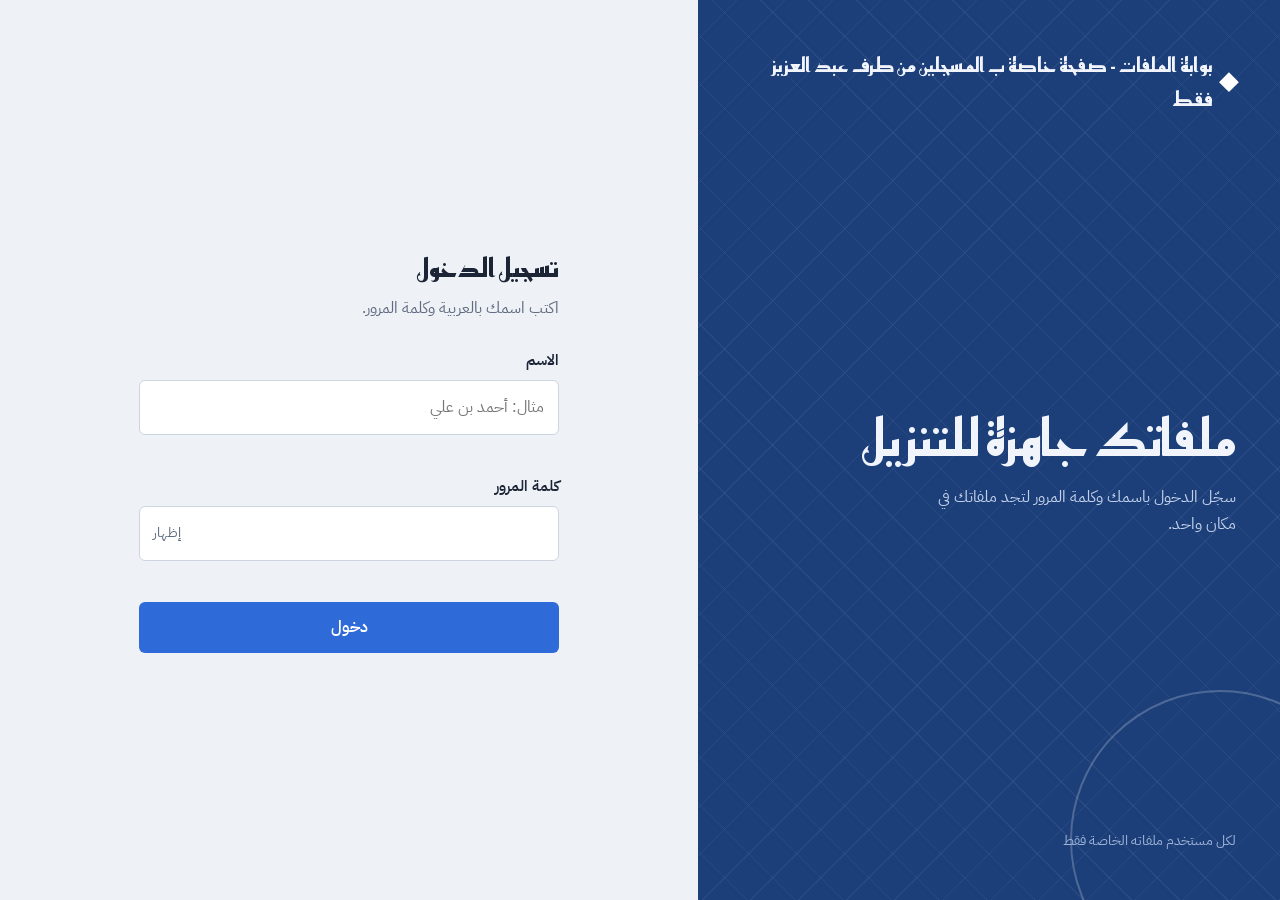
==== index.html @ 0cdd9d6d "Add files via upload" ====
<!DOCTYPE html>
<html lang="ar" dir="rtl">
<head>
<meta charset="UTF-8">
<meta name="viewport" content="width=device-width, initial-scale=1, viewport-fit=cover">
<title>بوابة الملفات</title>
<link rel="stylesheet" href="https://fonts.googleapis.com/css2?family=Reem+Kufi:wght@500;700&family=IBM+Plex+Sans+Arabic:wght@400;500;600&display=swap">
<link rel="stylesheet" href="style.css">
</head>
<body>
<div class="shell">
  <aside class="panel">
    <div class="brand"><i></i>بوابة الملفات - صفحة خاصة ب المسجلين من طرف عبد العزيز فقط</div>
    <div class="hero">
      <h1>ملفاتك جاهزة للتنزيل</h1>
      <p>سجّل الدخول باسمك وكلمة المرور لتجد ملفاتك في مكان واحد.</p>
    </div>
    <div class="foot">لكل مستخدم ملفاته الخاصة فقط</div>
  </aside>

  <main class="main">
    <div class="card">
      <section id="login" class="show">
        <h2>تسجيل الدخول</h2>
        <p class="sub">اكتب اسمك بالعربية وكلمة المرور.</p>

        <label for="name">الاسم</label>
        <input id="name" type="text" autocomplete="name" placeholder="مثال: أحمد بن علي">
        <div class="err" id="nameErr"></div>

        <label for="pass">كلمة المرور</label>
        <div class="pw">
          <input id="pass" type="password" autocomplete="current-password">
          <button type="button" id="toggle">إظهار</button>
        </div>
        <div class="err" id="passErr"></div>

        <button class="btn full" id="next">دخول</button>
      </section>
    </div>
  </main>
</div>

<script src="database.js"></script>
<script>
const $ = id => document.getElementById(id);
const arabicOnly = /^[\u0600-\u06FF\u0750-\u077F\s]+$/;

$('toggle').onclick = () => {
  const show = $('pass').type === 'password';
  $('pass').type = show ? 'text' : 'password';
  $('toggle').textContent = show ? 'إخفاء' : 'إظهار';
};

function login() {
  const name = $('name').value.trim();
  const pass = $('pass').value;
  let valid = true;
  $('nameErr').textContent = '';
  $('passErr').textContent = '';

  if (!name) { $('nameErr').textContent = 'اكتب اسمك'; valid = false; }
  else if (!arabicOnly.test(name)) { $('nameErr').textContent = 'اكتب الاسم بالحروف العربية فقط'; valid = false; }
  if (pass.length < 6) { $('passErr').textContent = 'كلمة المرور 6 أحرف على الأقل'; valid = false; }
  if (!valid) return;

  const user = DB.find(u => u.name === name && u.password === pass);
  if (!user) { $('passErr').textContent = 'الاسم أو كلمة المرور غير صحيحة. راجعهما وحاول مرة أخرى.'; return; }

  try { sessionStorage.setItem('userName', user.name); } catch (e) {}
  location.href = 'user.html';
}

$('next').onclick = login;
['name', 'pass'].forEach(id => $(id).addEventListener('keydown', e => { if (e.key === 'Enter') login(); }));
</script>
</body>
</html>
---- style.css ----
:root{box-sizing:border-box;padding-top:env(safe-area-inset-top,0px);padding-bottom:env(safe-area-inset-bottom,0px);
--bg:#EEF1F6;--paper:#FFFFFF;--text:#1B2536;--muted:#5F6B7F;--line:#CDD5E1;--panel:#1C3F7A;--accent:#2F6BD8;--on-accent:#FFFFFF;--err:#B3261E}
@media (prefers-color-scheme:dark){:root:not([data-theme="light"]){--bg:#0E131C;--paper:#161D2A;--text:#E8ECF3;--muted:#93A0B5;--line:#27324A;--panel:#16325F;--accent:#5B8FF0;--on-accent:#0B1220;--err:#FF8A80}}
:root[data-theme="dark"]{--bg:#0E131C;--paper:#161D2A;--text:#E8ECF3;--muted:#93A0B5;--line:#27324A;--panel:#16325F;--accent:#5B8FF0;--on-accent:#0B1220;--err:#FF8A80}
*,*:before,*:after{box-sizing:inherit}
html{scroll-padding-top:env(safe-area-inset-top,0px)}
html,body{height:100%}
body{margin:0;background:var(--bg);color:var(--text);font-family:'IBM Plex Sans Arabic',Tahoma,Arial,sans-serif;line-height:1.7}

.shell{min-height:100%;display:grid;grid-template-columns:minmax(300px,5fr) 6fr}

/* اللوحة الجانبية: الشكل المميز للصفحة */
.panel{position:relative;overflow:hidden;background:var(--panel);color:#F1F5FB;padding:48px 44px;display:flex;flex-direction:column;justify-content:space-between;
background-image:
 repeating-linear-gradient(45deg,rgba(255,255,255,.055) 0 1px,transparent 1px 34px),
 repeating-linear-gradient(-45deg,rgba(255,255,255,.055) 0 1px,transparent 1px 34px)}
.panel:after{content:"";position:absolute;inset-inline-start:-90px;bottom:-90px;width:300px;height:300px;border-radius:50%;border:2px solid #fff;opacity:.22}
.brand{font-family:'Reem Kufi',Tahoma,sans-serif;font-weight:700;font-size:1.25rem;display:flex;align-items:center;gap:10px;position:relative;z-index:1}
.brand i{width:14px;height:14px;background:#fff;transform:rotate(45deg);display:inline-block}
.hero{position:relative;z-index:1}
.hero h1{font-family:'Reem Kufi',Tahoma,sans-serif;font-weight:700;font-size:clamp(2rem,4.2vw,3.2rem);line-height:1.25;margin:0 0 14px}
.hero p{margin:0;max-width:30ch;color:#C3D2EA}
.foot{position:relative;z-index:1;color:#9DB2D6;font-size:.85rem}

/* منطقة المحتوى */
.main{display:flex;align-items:center;justify-content:center;padding:32px 20px}
.card{width:100%;max-width:420px}
.card h2{font-family:'Reem Kufi',Tahoma,sans-serif;font-weight:700;font-size:1.6rem;margin:0 0 4px}
.card .sub{margin:0 0 26px;color:var(--muted)}
label{display:block;margin:16px 0 6px;font-weight:600;font-size:.95rem}
input{width:100%;padding:13px 14px;border:1.5px solid var(--line);border-radius:6px;background:var(--paper);color:var(--text);font:inherit;transition:border-color .15s}
input:focus{outline:none;border-color:var(--accent);box-shadow:0 0 0 3px color-mix(in srgb,var(--accent) 30%,transparent)}
.pw{position:relative}
.pw button{position:absolute;inset-inline-end:10px;top:50%;transform:translateY(-50%);background:none;border:0;color:var(--muted);cursor:pointer;font:inherit;font-size:.85rem;padding:4px}
.pw input{padding-inline-end:64px}
.err{min-height:1.4em;margin-top:4px;color:var(--err);font-size:.85rem}
.btn{display:inline-block;border:0;border-radius:6px;background:var(--accent);color:var(--on-accent);font:inherit;font-weight:600;padding:12px 22px;cursor:pointer;text-decoration:none;transition:filter .15s}
.btn:hover{filter:brightness(1.08)}
.btn:focus-visible,.link:focus-visible,.pw button:focus-visible{outline:3px solid var(--accent);outline-offset:2px}
.btn.full{width:100%;margin-top:18px}
.link{background:none;border:0;color:var(--muted);font:inherit;cursor:pointer;text-decoration:underline;margin-top:22px;padding:4px 0}

/* قائمة الملفات */

.file{display:flex;align-items:center;gap:14px;padding:14px;margin-top:10px;background:var(--paper);border:1px solid var(--line);border-inline-start:4px solid var(--accent);border-radius:6px}
.ext{flex:none;width:46px;height:46px;border-radius:6px;background:var(--panel);color:#fff;display:grid;place-items:center;font-size:.72rem;font-weight:600;letter-spacing:.04em}
.fname{flex:1;min-width:0;overflow-wrap:anywhere;font-weight:500}
.file .btn{padding:8px 16px;font-size:.9rem}
.empty{margin-top:12px;padding:22px;border:1.5px dashed var(--line);border-radius:6px;color:var(--muted);text-align:center}
.show{animation:in .25s ease-out}
@keyframes in{from{opacity:0;transform:translateY(6px)}to{opacity:1;transform:none}}
@media (prefers-reduced-motion:reduce){.show{animation:none}input,.btn{transition:none}}

@media (max-width:760px){
 .shell{grid-template-columns:1fr;grid-template-rows:auto 1fr}
 .panel{padding:26px 22px 30px;gap:18px}
 .foot{display:none}
 .hero h1{font-size:1.7rem}
 .panel:after{width:180px;height:180px;bottom:-70px}
}
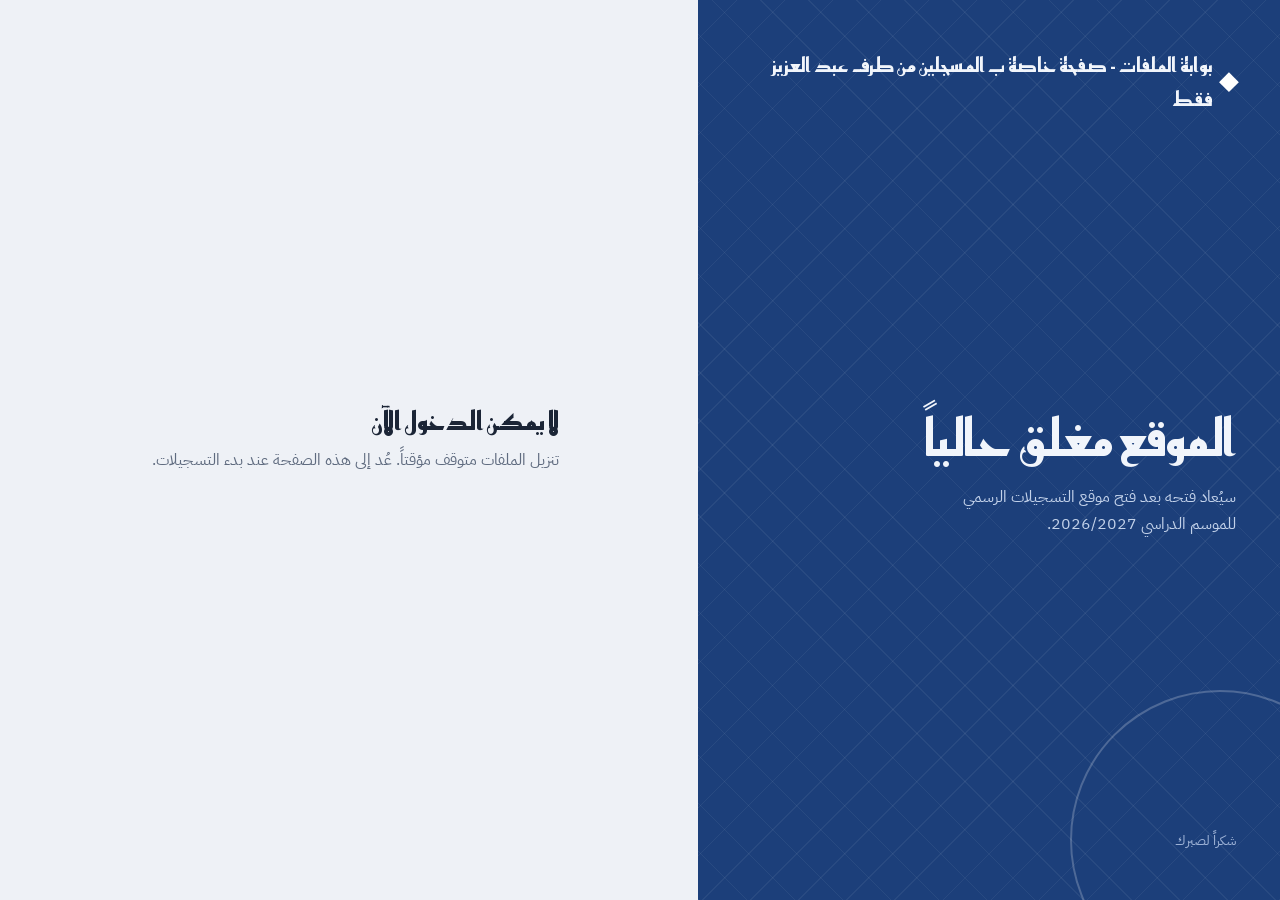
==== commit eff4f31a: "Add files via upload" ====
--- a/index.html
+++ b/index.html
@@ -10,7 +10,7 @@
 <body>
 <div class="shell">
   <aside class="panel">
-    <div class="brand"><i></i>بوابة الملفات - صفحة خاصة ب المسجلين من طرف عبد العزيز فقط</div>
+    <div class="brand"><i></i>بوابة الملفات</div>
     <div class="hero">
       <h1>ملفاتك جاهزة للتنزيل</h1>
       <p>سجّل الدخول باسمك وكلمة المرور لتجد ملفاتك في مكان واحد.</p>
@@ -43,6 +43,7 @@
 
 <script src="database.js"></script>
 <script>
+if (!SITE_OPEN) location.replace('closed.html');
 const $ = id => document.getElementById(id);
 const arabicOnly = /^[\u0600-\u06FF\u0750-\u077F\s]+$/;
 
--- a/style.css
+++ b/style.css
@@ -58,3 +58,11 @@
  .hero h1{font-size:1.7rem}
  .panel:after{width:180px;height:180px;bottom:-70px}
 }
+
+/* صفحة الإغلاق */
+.info{margin-top:8px;border-top:1px solid var(--line)}
+.row{display:flex;justify-content:space-between;align-items:center;gap:14px;padding:14px 0;border-bottom:1px solid var(--line)}
+.row span{color:var(--muted)}
+.row strong{font-weight:600;text-align:left}
+.closed{display:inline-flex;align-items:center;gap:8px;color:var(--err)}
+.dot{width:9px;height:9px;border-radius:50%;background:currentColor;display:inline-block}
